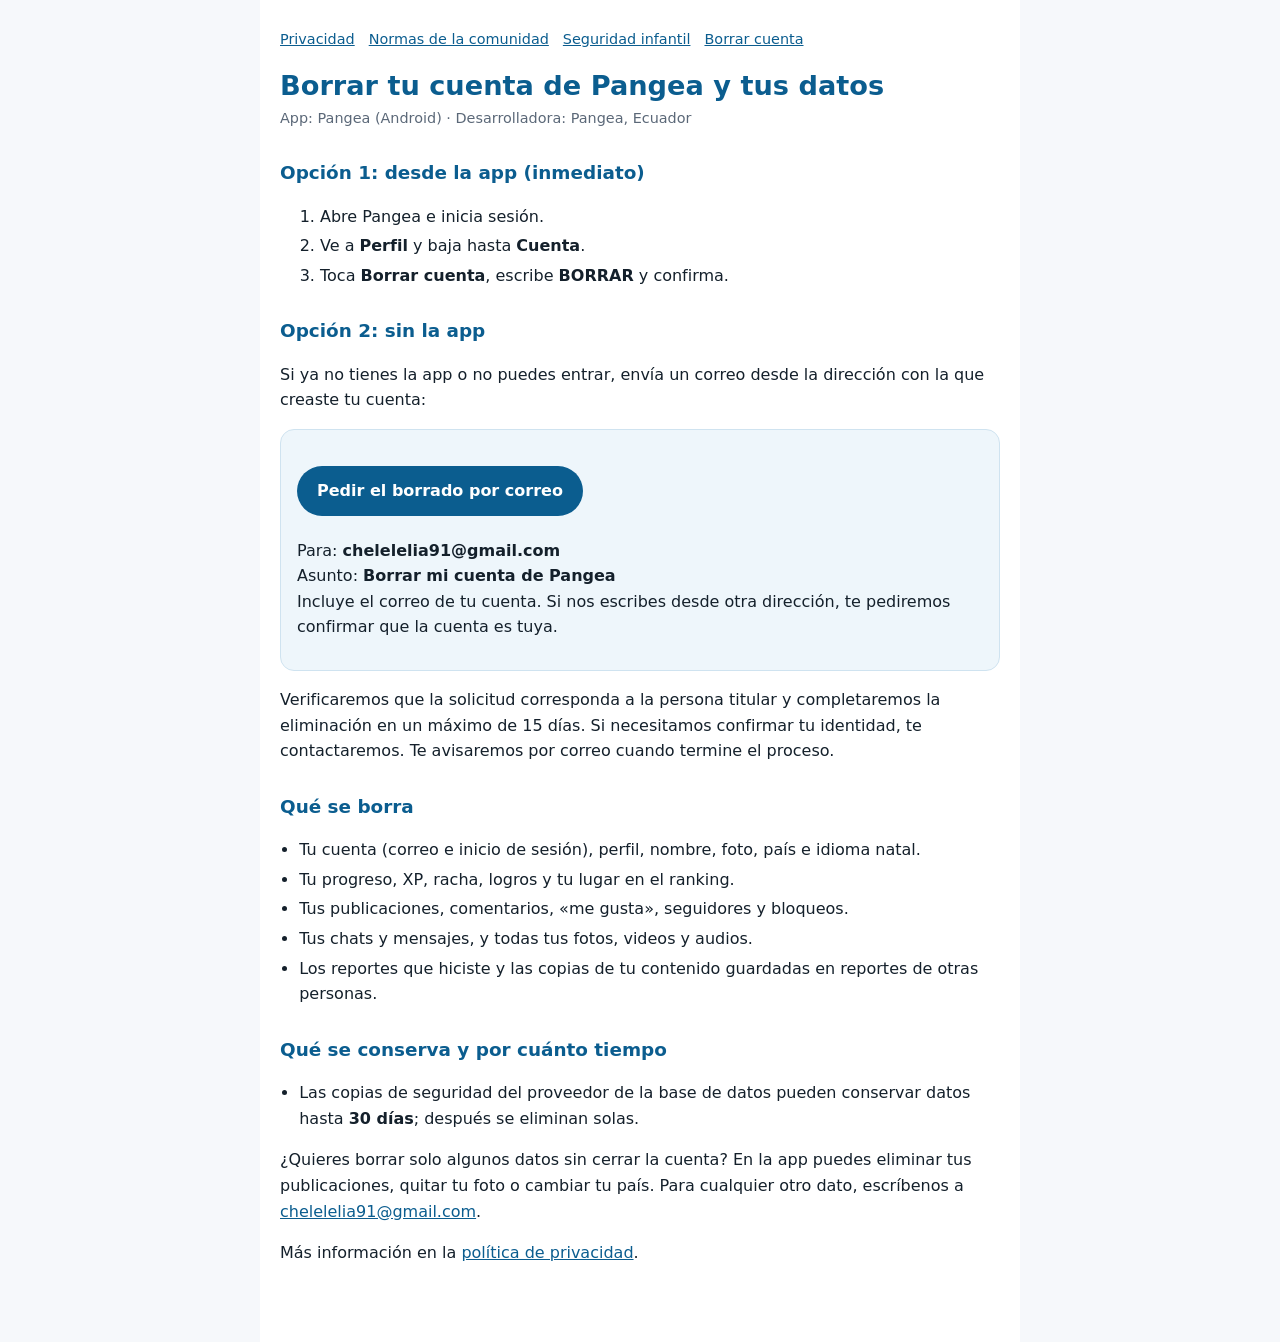
==== borrar-cuenta.html @ 9b29a8db "Add files via upload" ====
<!DOCTYPE html>
<html lang="es">
<head>
<meta charset="utf-8">
<meta name="viewport" content="width=device-width, initial-scale=1">
<title>Borrar tu cuenta de Pangea</title>
<link rel="stylesheet" href="estilo.css">
</head>
<body>
<main>
<nav><a href="privacidad.html">Privacidad</a><a href="normas.html">Normas de la comunidad</a><a href="seguridad-infantil.html">Seguridad infantil</a><a href="borrar-cuenta.html">Borrar cuenta</a></nav>
<h1>Borrar tu cuenta de Pangea y tus datos</h1>
<p class="fecha">App: Pangea (Android) · Desarrolladora: Pangea, Ecuador</p>

<h2>Opción 1: desde la app (inmediato)</h2>
<ol>
<li>Abre Pangea e inicia sesión.</li>
<li>Ve a <strong>Perfil</strong> y baja hasta <strong>Cuenta</strong>.</li>
<li>Toca <strong>Borrar cuenta</strong>, escribe <strong>BORRAR</strong> y confirma.</li>
</ol>

<h2>Opción 2: sin la app</h2>
<p>Si ya no tienes la app o no puedes entrar, envía un correo desde la dirección con la que creaste tu cuenta:</p>
<div class="caja">
<p><a class="boton" href="mailto:chelelelia91@gmail.com?subject=Borrar%20mi%20cuenta%20de%20Pangea&amp;body=Hola%2C%20quiero%20borrar%20mi%20cuenta%20de%20Pangea%20y%20todos%20mis%20datos.%0A%0ACorreo%20de%20la%20cuenta%3A%20">Pedir el borrado por correo</a></p>
<p>Para: <strong>chelelelia91@gmail.com</strong><br>Asunto: <strong>Borrar mi cuenta de Pangea</strong><br>Incluye el correo de tu cuenta. Si nos escribes desde otra dirección, te pediremos confirmar que la cuenta es tuya.</p>
</div>
<p>Verificaremos que la solicitud corresponda a la persona titular y completaremos la eliminación en un máximo de 15 días. Si necesitamos confirmar tu identidad, te contactaremos. Te avisaremos por correo cuando termine el proceso.</p>

<h2>Qué se borra</h2>
<ul>
<li>Tu cuenta (correo e inicio de sesión), perfil, nombre, foto, país e idioma natal.</li>
<li>Tu progreso, XP, racha, logros y tu lugar en el ranking.</li>
<li>Tus publicaciones, comentarios, «me gusta», seguidores y bloqueos.</li>
<li>Tus chats y mensajes, y todas tus fotos, videos y audios.</li>
<li>Los reportes que hiciste y las copias de tu contenido guardadas en reportes de otras personas.</li>
</ul>

<h2>Qué se conserva y por cuánto tiempo</h2>
<ul>
<li>Las copias de seguridad del proveedor de la base de datos pueden conservar datos hasta <strong>30 días</strong>; después se eliminan solas.</li>
</ul>
<p>¿Quieres borrar solo algunos datos sin cerrar la cuenta? En la app puedes eliminar tus publicaciones, quitar tu foto o cambiar tu país. Para cualquier otro dato, escríbenos a <a href="mailto:chelelelia91@gmail.com">chelelelia91@gmail.com</a>.</p>
<p>Más información en la <a href="privacidad.html">política de privacidad</a>.</p>
</main>
</body>
</html>
---- estilo.css ----
:root{--azul:#0b5d8f;--tinta:#14202b;--gris:#5b6878;--linea:#e7ecf2}
*{box-sizing:border-box}
body{margin:0;font-family:system-ui,-apple-system,"Segoe UI",Roboto,sans-serif;color:var(--tinta);background:#f6f8fb;line-height:1.6}
main{max-width:760px;margin:0 auto;padding:28px 20px 60px;background:#fff;min-height:100vh}
h1{color:var(--azul);font-size:1.7rem;line-height:1.25;margin:0 0 4px}
h2{color:var(--azul);font-size:1.15rem;margin:28px 0 6px}
.fecha{color:var(--gris);font-size:.9rem;margin:0 0 20px}
ul{padding-left:1.2rem}li{margin:4px 0}
a{color:var(--azul)}
.caja{background:#eef6fb;border:1px solid #cfe3f0;border-radius:14px;padding:14px 16px;margin:16px 0}
.boton{display:inline-block;background:var(--azul);color:#fff;text-decoration:none;font-weight:700;padding:12px 20px;border-radius:999px;margin:6px 0}
table{border-collapse:collapse;width:100%;font-size:.93rem}td,th{border:1px solid var(--linea);padding:8px;text-align:left;vertical-align:top}th{background:#f1f5f9}
nav{font-size:.9rem;margin-bottom:18px}nav a{margin-right:14px}
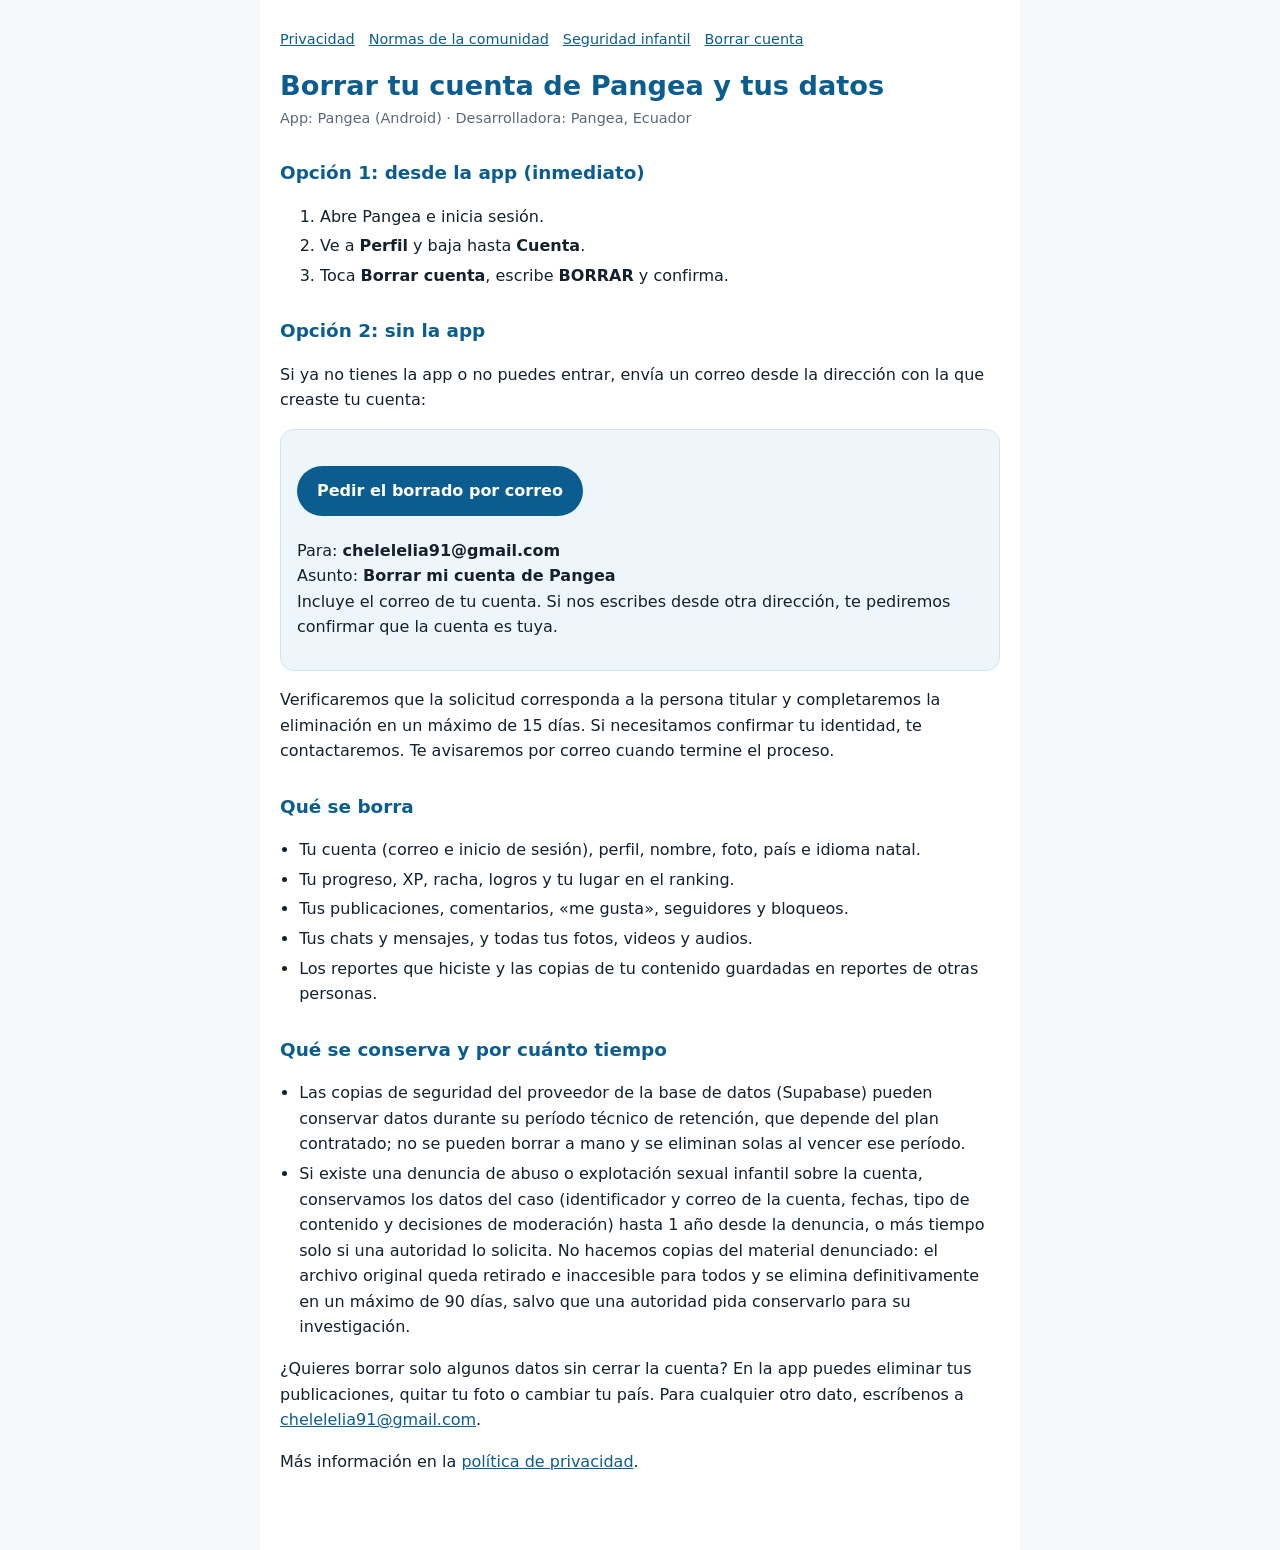
==== commit 7184ba08: "Add files via upload" ====
--- a/borrar-cuenta.html
+++ b/borrar-cuenta.html
@@ -38,7 +38,8 @@
 
 <h2>Qué se conserva y por cuánto tiempo</h2>
 <ul>
-<li>Las copias de seguridad del proveedor de la base de datos pueden conservar datos hasta <strong>30 días</strong>; después se eliminan solas.</li>
+<li>Las copias de seguridad del proveedor de la base de datos (Supabase) pueden conservar datos durante su período técnico de retención, que depende del plan contratado; no se pueden borrar a mano y se eliminan solas al vencer ese período.</li>
+<li>Si existe una denuncia de abuso o explotación sexual infantil sobre la cuenta, conservamos los datos del caso (identificador y correo de la cuenta, fechas, tipo de contenido y decisiones de moderación) hasta 1 año desde la denuncia, o más tiempo solo si una autoridad lo solicita. No hacemos copias del material denunciado: el archivo original queda retirado e inaccesible para todos y se elimina definitivamente en un máximo de 90 días, salvo que una autoridad pida conservarlo para su investigación.</li>
 </ul>
 <p>¿Quieres borrar solo algunos datos sin cerrar la cuenta? En la app puedes eliminar tus publicaciones, quitar tu foto o cambiar tu país. Para cualquier otro dato, escríbenos a <a href="mailto:chelelelia91@gmail.com">chelelelia91@gmail.com</a>.</p>
 <p>Más información en la <a href="privacidad.html">política de privacidad</a>.</p>
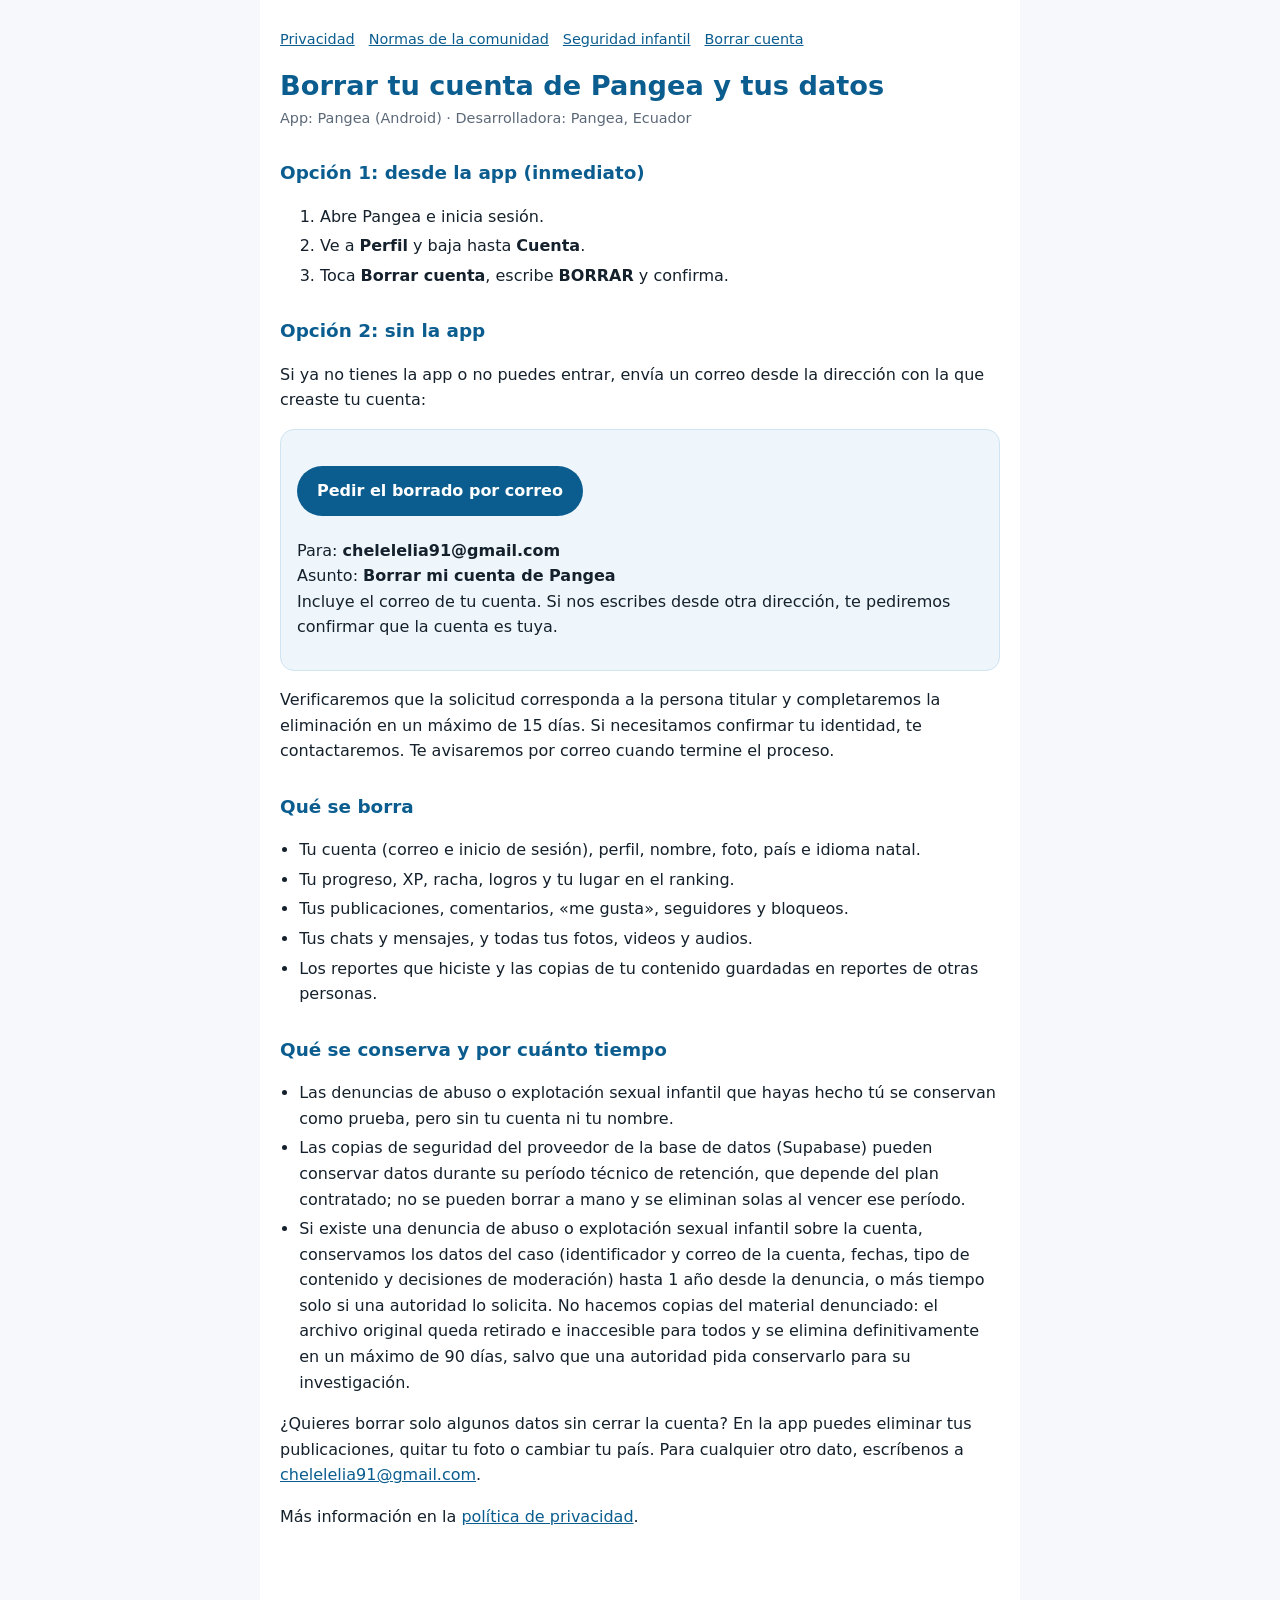
==== commit d9f16546: "Add files via upload" ====
--- a/borrar-cuenta.html
+++ b/borrar-cuenta.html
@@ -38,6 +38,7 @@
 
 <h2>Qué se conserva y por cuánto tiempo</h2>
 <ul>
+<li>Las denuncias de abuso o explotación sexual infantil que hayas hecho tú se conservan como prueba, pero sin tu cuenta ni tu nombre.</li>
 <li>Las copias de seguridad del proveedor de la base de datos (Supabase) pueden conservar datos durante su período técnico de retención, que depende del plan contratado; no se pueden borrar a mano y se eliminan solas al vencer ese período.</li>
 <li>Si existe una denuncia de abuso o explotación sexual infantil sobre la cuenta, conservamos los datos del caso (identificador y correo de la cuenta, fechas, tipo de contenido y decisiones de moderación) hasta 1 año desde la denuncia, o más tiempo solo si una autoridad lo solicita. No hacemos copias del material denunciado: el archivo original queda retirado e inaccesible para todos y se elimina definitivamente en un máximo de 90 días, salvo que una autoridad pida conservarlo para su investigación.</li>
 </ul>
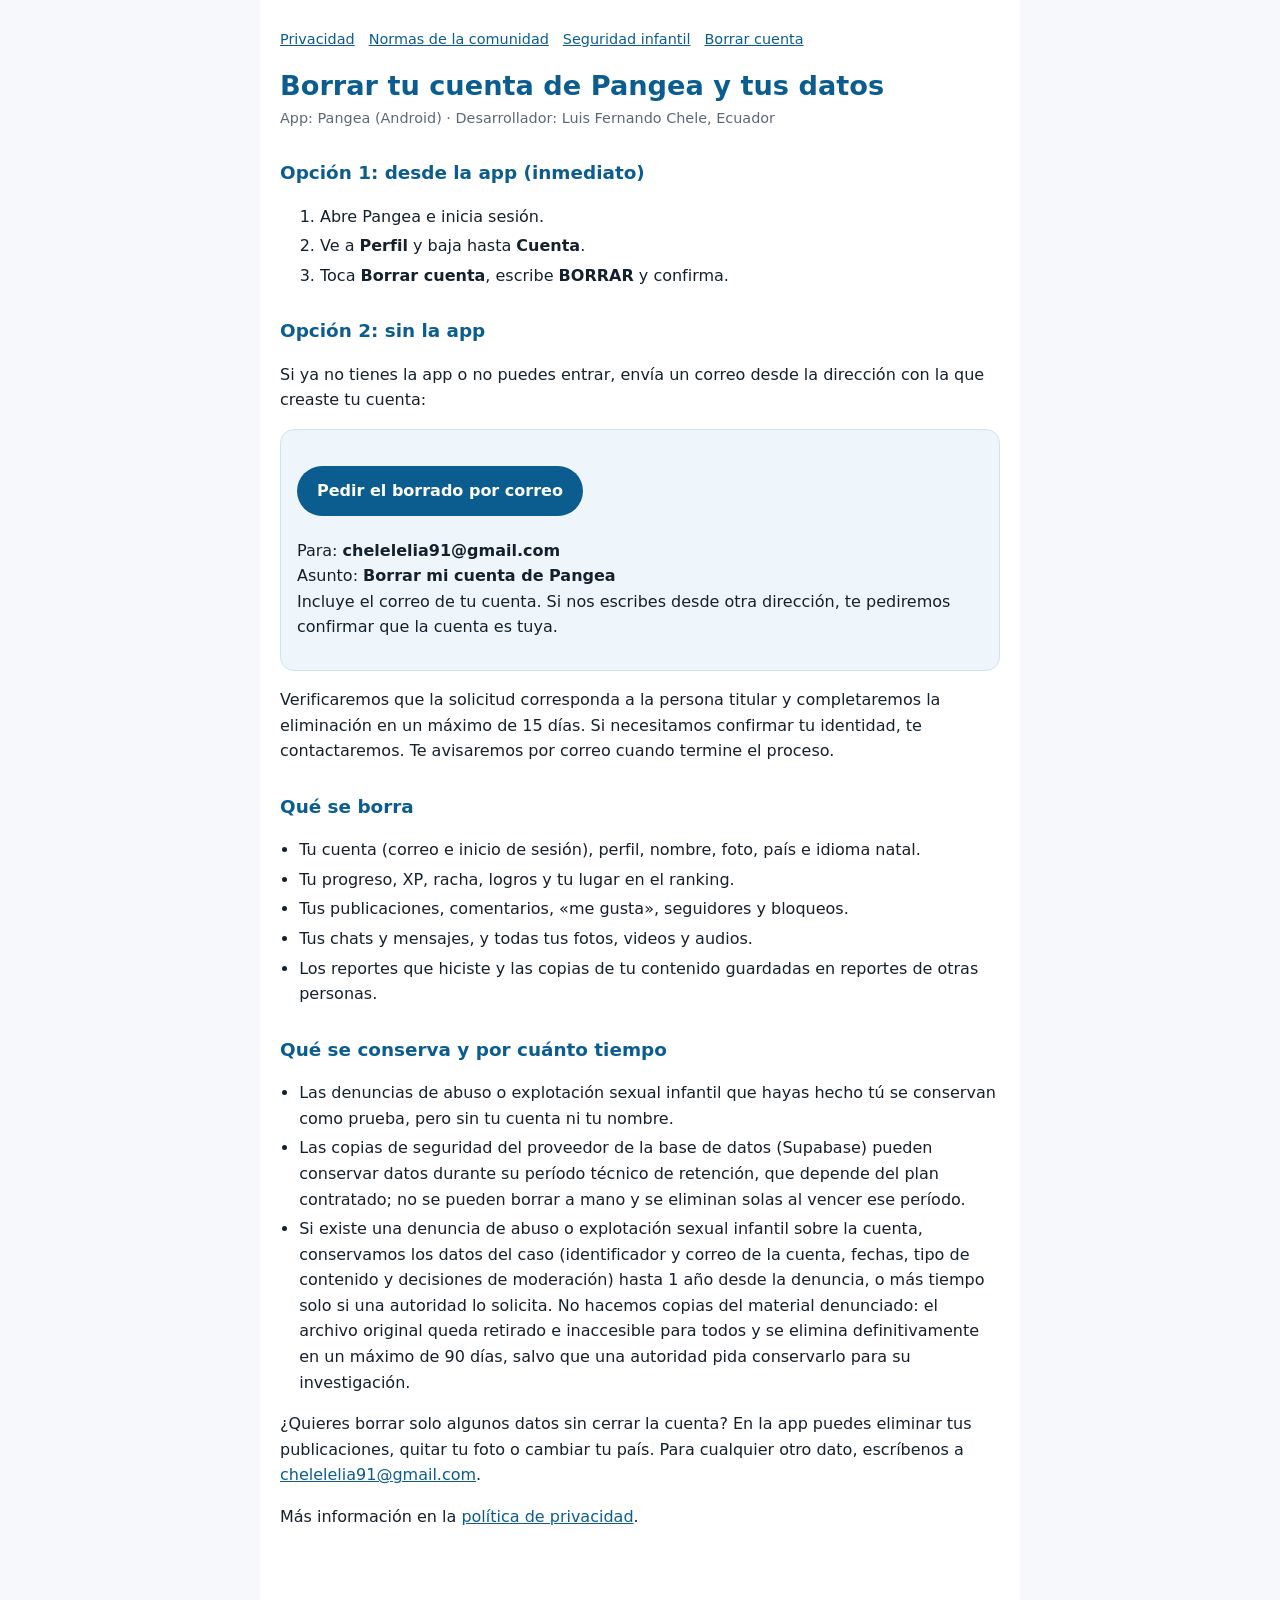
==== commit 221ac20d: "Add files via upload" ====
--- a/borrar-cuenta.html
+++ b/borrar-cuenta.html
@@ -10,7 +10,7 @@
 <main>
 <nav><a href="privacidad.html">Privacidad</a><a href="normas.html">Normas de la comunidad</a><a href="seguridad-infantil.html">Seguridad infantil</a><a href="borrar-cuenta.html">Borrar cuenta</a></nav>
 <h1>Borrar tu cuenta de Pangea y tus datos</h1>
-<p class="fecha">App: Pangea (Android) · Desarrolladora: Pangea, Ecuador</p>
+<p class="fecha">App: Pangea (Android) · Desarrollador: Luis Fernando Chele, Ecuador</p>
 
 <h2>Opción 1: desde la app (inmediato)</h2>
 <ol>
